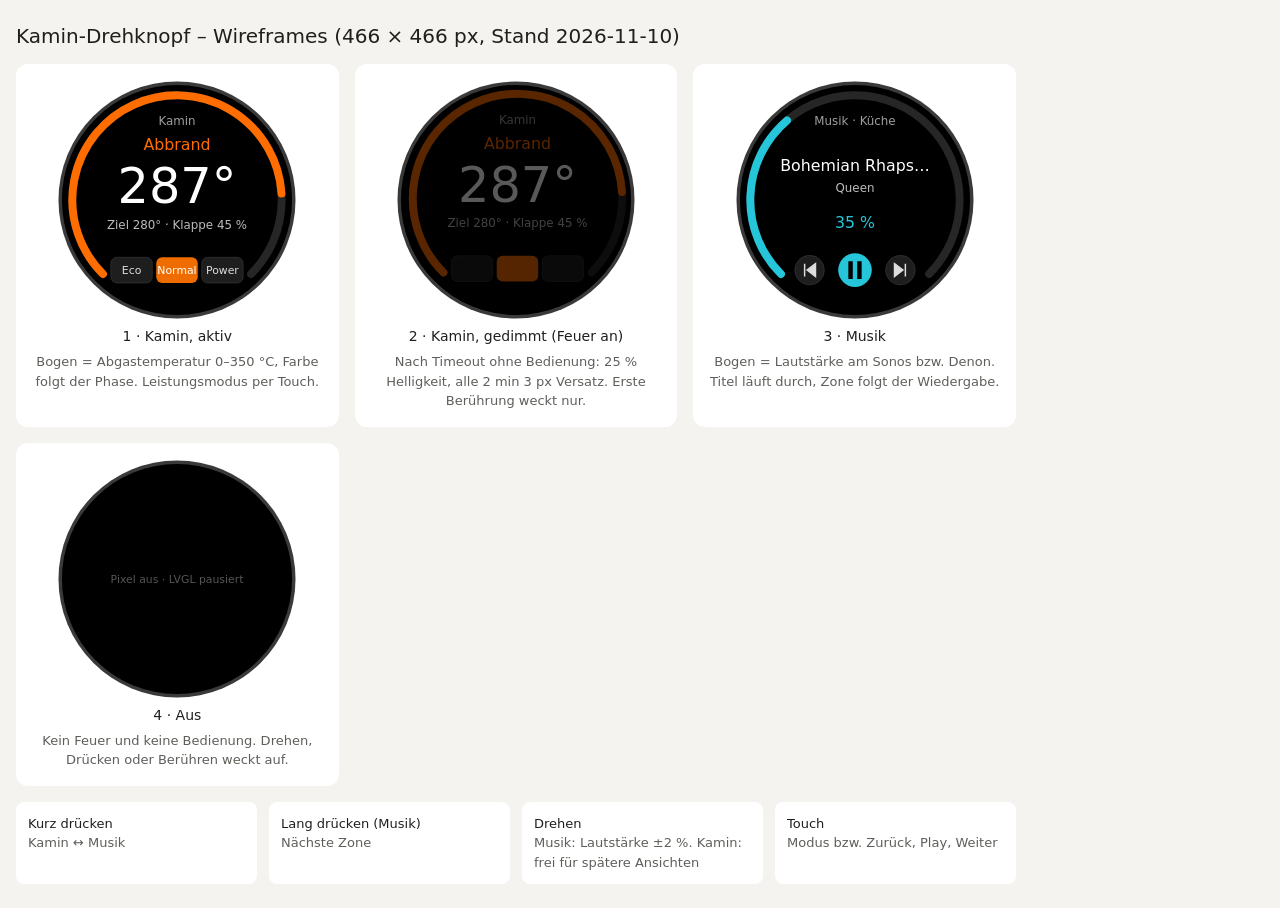
==== drehknopf/docs/wireframes.html @ 523da6b3 "Wanddisplay mit Drehknopf: ESPHome-Konfiguration, HA-Beispiele, Wireframes Rundes AMOLED mit Drehrin" ====
<!doctype html>
<html lang="de">
<head>
<meta charset="utf-8">
<meta name="viewport" content="width=device-width, initial-scale=1">
<title>Kamin-Drehknopf Wireframes</title>
<style>
:root{--bg:#f4f3ef;--card:#fff;--text:#1f1f1d;--muted:#5f5e5a}
@media (prefers-color-scheme:dark){:root{--bg:#1b1b1a;--card:#262624;--text:#eee;--muted:#b4b2a9}}
body{margin:0;padding:24px 16px;background:var(--bg);color:var(--text);font-family:system-ui,sans-serif}
h1{font-size:20px;font-weight:500;margin:0 0 16px}
.grid{display:grid;grid-template-columns:repeat(auto-fit,minmax(280px,1fr));gap:16px;max-width:1000px}
.cell{background:var(--card);border-radius:12px;padding:16px;display:flex;flex-direction:column;align-items:center;gap:8px}
.cell svg{width:240px;height:240px}
.cap{font-size:14px;font-weight:500;margin:0}
.sub{font-size:13px;color:var(--muted);margin:0;text-align:center;line-height:1.5}
.leg{display:grid;grid-template-columns:repeat(auto-fit,minmax(180px,1fr));gap:12px;max-width:1000px;margin-top:16px}
.leg div{background:var(--card);border-radius:8px;padding:12px;font-size:13px;color:var(--muted);line-height:1.5}
.leg b{display:block;font-weight:500;color:var(--text)}
</style>
</head>
<body>
<h1>Kamin-Drehknopf – Wireframes (466 × 466 px, Stand 2026-11-10)</h1>
<div class="grid">
<div class="cell">
<svg viewBox="0 0 486 486" role="img"><title>Kamin aktiv</title>
<circle cx="243" cy="243" r="240" fill="#3a3a3a"/><circle cx="243" cy="243" r="233" fill="#000"/>
<g transform="translate(10 10)">
<path class="arc" data-f="1" stroke="#262626"/><path class="arc" data-f="0.82" stroke="#FF6D00"/>
<text x="233" y="73" fill="#9E9E9E" font-size="24" text-anchor="middle" dominant-baseline="central">Kamin</text>
<text x="233" y="121" fill="#FF6D00" font-size="32" font-weight="500" text-anchor="middle" dominant-baseline="central">Abbrand</text>
<text x="233" y="205" fill="#fff" font-size="100" font-weight="500" text-anchor="middle" dominant-baseline="central">287°</text>
<text x="233" y="283" fill="#BDBDBD" font-size="24" text-anchor="middle" dominant-baseline="central">Ziel 280° · Klappe 45 %</text>
<rect x="99" y="349" width="84" height="52" rx="12" fill="#1E1E1E" stroke="#444"/><text x="141" y="375" fill="#ddd" font-size="22" text-anchor="middle" dominant-baseline="central">Eco</text>
<rect x="191" y="349" width="84" height="52" rx="12" fill="#EF6C00"/><text x="233" y="375" fill="#fff" font-size="22" text-anchor="middle" dominant-baseline="central">Normal</text>
<rect x="283" y="349" width="84" height="52" rx="12" fill="#1E1E1E" stroke="#444"/><text x="325" y="375" fill="#ddd" font-size="22" text-anchor="middle" dominant-baseline="central">Power</text>
</g></svg>
<p class="cap">1 · Kamin, aktiv</p>
<p class="sub">Bogen = Abgastemperatur 0–350 °C, Farbe folgt der Phase. Leistungsmodus per Touch.</p>
</div>
<div class="cell">
<svg viewBox="0 0 486 486" role="img"><title>Kamin gedimmt</title>
<circle cx="243" cy="243" r="240" fill="#3a3a3a"/><circle cx="243" cy="243" r="233" fill="#000"/>
<g transform="translate(13 7)" opacity="0.35">
<path class="arc" data-f="1" stroke="#262626"/><path class="arc" data-f="0.82" stroke="#FF6D00"/>
<text x="233" y="73" fill="#9E9E9E" font-size="24" text-anchor="middle" dominant-baseline="central">Kamin</text>
<text x="233" y="121" fill="#FF6D00" font-size="32" font-weight="500" text-anchor="middle" dominant-baseline="central">Abbrand</text>
<text x="233" y="205" fill="#fff" font-size="100" font-weight="500" text-anchor="middle" dominant-baseline="central">287°</text>
<text x="233" y="283" fill="#BDBDBD" font-size="24" text-anchor="middle" dominant-baseline="central">Ziel 280° · Klappe 45 %</text>
<rect x="99" y="349" width="84" height="52" rx="12" fill="#1E1E1E" stroke="#444"/><rect x="191" y="349" width="84" height="52" rx="12" fill="#EF6C00"/><rect x="283" y="349" width="84" height="52" rx="12" fill="#1E1E1E" stroke="#444"/>
</g></svg>
<p class="cap">2 · Kamin, gedimmt (Feuer an)</p>
<p class="sub">Nach Timeout ohne Bedienung: 25 % Helligkeit, alle 2 min 3 px Versatz. Erste Berührung weckt nur.</p>
</div>
<div class="cell">
<svg viewBox="0 0 486 486" role="img"><title>Musik</title>
<circle cx="243" cy="243" r="240" fill="#3a3a3a"/><circle cx="243" cy="243" r="233" fill="#000"/>
<g transform="translate(10 10)">
<path class="arc" data-f="1" stroke="#262626"/><path class="arc" data-f="0.35" stroke="#26C6DA"/>
<text x="233" y="73" fill="#9E9E9E" font-size="24" text-anchor="middle" dominant-baseline="central">Musik · Küche</text>
<text x="233" y="163" fill="#fff" font-size="32" font-weight="500" text-anchor="middle" dominant-baseline="central">Bohemian Rhaps…</text>
<text x="233" y="208" fill="#BDBDBD" font-size="24" text-anchor="middle" dominant-baseline="central">Queen</text>
<text x="233" y="278" fill="#26C6DA" font-size="32" font-weight="500" text-anchor="middle" dominant-baseline="central">35 %</text>
<circle cx="141" cy="375" r="30" fill="#1E1E1E" stroke="#444"/><path d="M131 362v26M153 362l-17 13 17 13z" stroke="#ddd" stroke-width="3" fill="#ddd"/>
<circle cx="233" cy="375" r="34" fill="#26C6DA"/><path d="M224 357v36M242 357v36" stroke="#000" stroke-width="9"/>
<circle cx="325" cy="375" r="30" fill="#1E1E1E" stroke="#444"/><path d="M335 362v26M313 362l17 13-17 13z" stroke="#ddd" stroke-width="3" fill="#ddd"/>
</g></svg>
<p class="cap">3 · Musik</p>
<p class="sub">Bogen = Lautstärke am Sonos bzw. Denon. Titel läuft durch, Zone folgt der Wiedergabe.</p>
</div>
<div class="cell">
<svg viewBox="0 0 486 486" role="img"><title>Aus</title>
<circle cx="243" cy="243" r="240" fill="#3a3a3a"/><circle cx="243" cy="243" r="233" fill="#000"/>
<text x="243" y="243" fill="#555" font-size="22" text-anchor="middle" dominant-baseline="central">Pixel aus · LVGL pausiert</text>
</svg>
<p class="cap">4 · Aus</p>
<p class="sub">Kein Feuer und keine Bedienung. Drehen, Drücken oder Berühren weckt auf.</p>
</div>
</div>
<div class="leg">
<div><b>Kurz drücken</b>Kamin ↔ Musik</div>
<div><b>Lang drücken (Musik)</b>Nächste Zone</div>
<div><b>Drehen</b>Musik: Lautstärke ±2 %. Kamin: frei für spätere Ansichten</div>
<div><b>Touch</b>Modus bzw. Zurück, Play, Weiter</div>
</div>
<script>
document.querySelectorAll('.arc').forEach(p=>{const f=+p.dataset.f,c=233,r=212,a0=135,a1=135+270*f,rad=d=>d*Math.PI/180,pt=d=>[c+r*Math.cos(rad(d)),c+r*Math.sin(rad(d))];const[s0,s1]=pt(a0),[e0,e1]=pt(a1);p.setAttribute('d',`M${s0} ${s1}A${r} ${r} 0 ${a1-a0>180?1:0} 1 ${e0} ${e1}`);p.setAttribute('fill','none');p.setAttribute('stroke-width','16');p.setAttribute('stroke-linecap','round')});
</script>
</body>
</html>
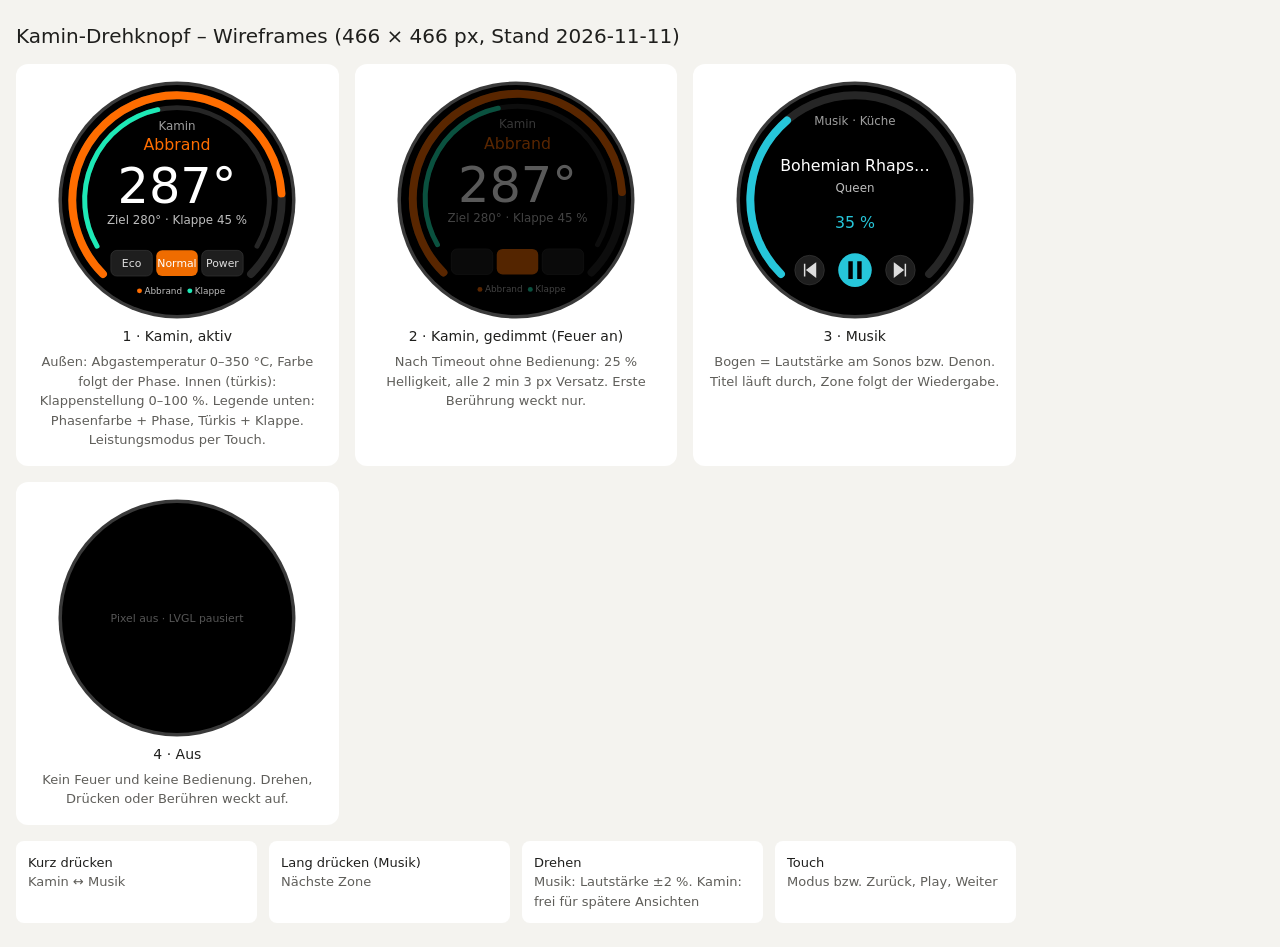
==== commit 4fabec4a: "Version 0.3.5: Kaltstart mit offener Klappe bis 220 °C, Türöffnen ändert den Startfall nicht; Drehkn" ====
--- a/drehknopf/docs/wireframes.html
+++ b/drehknopf/docs/wireframes.html
@@ -20,34 +20,38 @@
 </style>
 </head>
 <body>
-<h1>Kamin-Drehknopf – Wireframes (466 × 466 px, Stand 2026-11-10)</h1>
+<h1>Kamin-Drehknopf – Wireframes (466 × 466 px, Stand 2026-11-11)</h1>
 <div class="grid">
 <div class="cell">
 <svg viewBox="0 0 486 486" role="img"><title>Kamin aktiv</title>
 <circle cx="243" cy="243" r="240" fill="#3a3a3a"/><circle cx="243" cy="243" r="233" fill="#000"/>
 <g transform="translate(10 10)">
 <path class="arc" data-f="1" stroke="#262626"/><path class="arc" data-f="0.82" stroke="#FF6D00"/>
-<text x="233" y="73" fill="#9E9E9E" font-size="24" text-anchor="middle" dominant-baseline="central">Kamin</text>
+<path class="arc" data-r="187" data-w="10" data-a="150" data-s="240" data-f="1" stroke="#262626"/><path class="arc" data-r="187" data-w="10" data-a="150" data-s="240" data-f="0.45" stroke="#1DE9B6"/>
+<text x="233" y="83" fill="#9E9E9E" font-size="24" text-anchor="middle" dominant-baseline="central">Kamin</text>
 <text x="233" y="121" fill="#FF6D00" font-size="32" font-weight="500" text-anchor="middle" dominant-baseline="central">Abbrand</text>
 <text x="233" y="205" fill="#fff" font-size="100" font-weight="500" text-anchor="middle" dominant-baseline="central">287°</text>
-<text x="233" y="283" fill="#BDBDBD" font-size="24" text-anchor="middle" dominant-baseline="central">Ziel 280° · Klappe 45 %</text>
-<rect x="99" y="349" width="84" height="52" rx="12" fill="#1E1E1E" stroke="#444"/><text x="141" y="375" fill="#ddd" font-size="22" text-anchor="middle" dominant-baseline="central">Eco</text>
-<rect x="191" y="349" width="84" height="52" rx="12" fill="#EF6C00"/><text x="233" y="375" fill="#fff" font-size="22" text-anchor="middle" dominant-baseline="central">Normal</text>
-<rect x="283" y="349" width="84" height="52" rx="12" fill="#1E1E1E" stroke="#444"/><text x="325" y="375" fill="#ddd" font-size="22" text-anchor="middle" dominant-baseline="central">Power</text>
+<text x="233" y="273" fill="#BDBDBD" font-size="24" text-anchor="middle" dominant-baseline="central">Ziel 280° · Klappe 45 %</text>
+<rect x="99" y="335" width="84" height="52" rx="12" fill="#1E1E1E" stroke="#444"/><text x="141" y="361" fill="#ddd" font-size="22" text-anchor="middle" dominant-baseline="central">Eco</text>
+<rect x="191" y="335" width="84" height="52" rx="12" fill="#EF6C00"/><text x="233" y="361" fill="#fff" font-size="22" text-anchor="middle" dominant-baseline="central">Normal</text>
+<rect x="283" y="335" width="84" height="52" rx="12" fill="#1E1E1E" stroke="#444"/><text x="325" y="361" fill="#ddd" font-size="22" text-anchor="middle" dominant-baseline="central">Power</text>
+<circle cx="157" cy="417" r="5" fill="#FF6D00"/><text x="167" y="417" fill="#BDBDBD" font-size="18" dominant-baseline="central">Abbrand</text><circle cx="259" cy="417" r="5" fill="#1DE9B6"/><text x="269" y="417" fill="#BDBDBD" font-size="18" dominant-baseline="central">Klappe</text>
 </g></svg>
 <p class="cap">1 · Kamin, aktiv</p>
-<p class="sub">Bogen = Abgastemperatur 0–350 °C, Farbe folgt der Phase. Leistungsmodus per Touch.</p>
+<p class="sub">Außen: Abgastemperatur 0–350 °C, Farbe folgt der Phase. Innen (türkis): Klappenstellung 0–100 %. Legende unten: Phasenfarbe + Phase, Türkis + Klappe. Leistungsmodus per Touch.</p>
 </div>
 <div class="cell">
 <svg viewBox="0 0 486 486" role="img"><title>Kamin gedimmt</title>
 <circle cx="243" cy="243" r="240" fill="#3a3a3a"/><circle cx="243" cy="243" r="233" fill="#000"/>
 <g transform="translate(13 7)" opacity="0.35">
 <path class="arc" data-f="1" stroke="#262626"/><path class="arc" data-f="0.82" stroke="#FF6D00"/>
-<text x="233" y="73" fill="#9E9E9E" font-size="24" text-anchor="middle" dominant-baseline="central">Kamin</text>
+<path class="arc" data-r="187" data-w="10" data-a="150" data-s="240" data-f="1" stroke="#262626"/><path class="arc" data-r="187" data-w="10" data-a="150" data-s="240" data-f="0.45" stroke="#1DE9B6"/>
+<text x="233" y="83" fill="#9E9E9E" font-size="24" text-anchor="middle" dominant-baseline="central">Kamin</text>
 <text x="233" y="121" fill="#FF6D00" font-size="32" font-weight="500" text-anchor="middle" dominant-baseline="central">Abbrand</text>
 <text x="233" y="205" fill="#fff" font-size="100" font-weight="500" text-anchor="middle" dominant-baseline="central">287°</text>
-<text x="233" y="283" fill="#BDBDBD" font-size="24" text-anchor="middle" dominant-baseline="central">Ziel 280° · Klappe 45 %</text>
-<rect x="99" y="349" width="84" height="52" rx="12" fill="#1E1E1E" stroke="#444"/><rect x="191" y="349" width="84" height="52" rx="12" fill="#EF6C00"/><rect x="283" y="349" width="84" height="52" rx="12" fill="#1E1E1E" stroke="#444"/>
+<text x="233" y="273" fill="#BDBDBD" font-size="24" text-anchor="middle" dominant-baseline="central">Ziel 280° · Klappe 45 %</text>
+<rect x="99" y="335" width="84" height="52" rx="12" fill="#1E1E1E" stroke="#444"/><rect x="191" y="335" width="84" height="52" rx="12" fill="#EF6C00"/><rect x="283" y="335" width="84" height="52" rx="12" fill="#1E1E1E" stroke="#444"/>
+<circle cx="157" cy="417" r="5" fill="#FF6D00"/><text x="167" y="417" fill="#BDBDBD" font-size="18" dominant-baseline="central">Abbrand</text><circle cx="259" cy="417" r="5" fill="#1DE9B6"/><text x="269" y="417" fill="#BDBDBD" font-size="18" dominant-baseline="central">Klappe</text>
 </g></svg>
 <p class="cap">2 · Kamin, gedimmt (Feuer an)</p>
 <p class="sub">Nach Timeout ohne Bedienung: 25 % Helligkeit, alle 2 min 3 px Versatz. Erste Berührung weckt nur.</p>
@@ -84,7 +88,7 @@
 <div><b>Touch</b>Modus bzw. Zurück, Play, Weiter</div>
 </div>
 <script>
-document.querySelectorAll('.arc').forEach(p=>{const f=+p.dataset.f,c=233,r=212,a0=135,a1=135+270*f,rad=d=>d*Math.PI/180,pt=d=>[c+r*Math.cos(rad(d)),c+r*Math.sin(rad(d))];const[s0,s1]=pt(a0),[e0,e1]=pt(a1);p.setAttribute('d',`M${s0} ${s1}A${r} ${r} 0 ${a1-a0>180?1:0} 1 ${e0} ${e1}`);p.setAttribute('fill','none');p.setAttribute('stroke-width','16');p.setAttribute('stroke-linecap','round')});
+document.querySelectorAll('.arc').forEach(p=>{const f=+p.dataset.f,c=233,r=+(p.dataset.r||212),a0=+(p.dataset.a||135),a1=a0+(+(p.dataset.s||270))*f,rad=d=>d*Math.PI/180,pt=d=>[c+r*Math.cos(rad(d)),c+r*Math.sin(rad(d))];const[s0,s1]=pt(a0),[e0,e1]=pt(a1);p.setAttribute('d',`M${s0} ${s1}A${r} ${r} 0 ${a1-a0>180?1:0} 1 ${e0} ${e1}`);p.setAttribute('fill','none');p.setAttribute('stroke-width',p.dataset.w||'16');p.setAttribute('stroke-linecap','round')});
 </script>
 </body>
 </html>
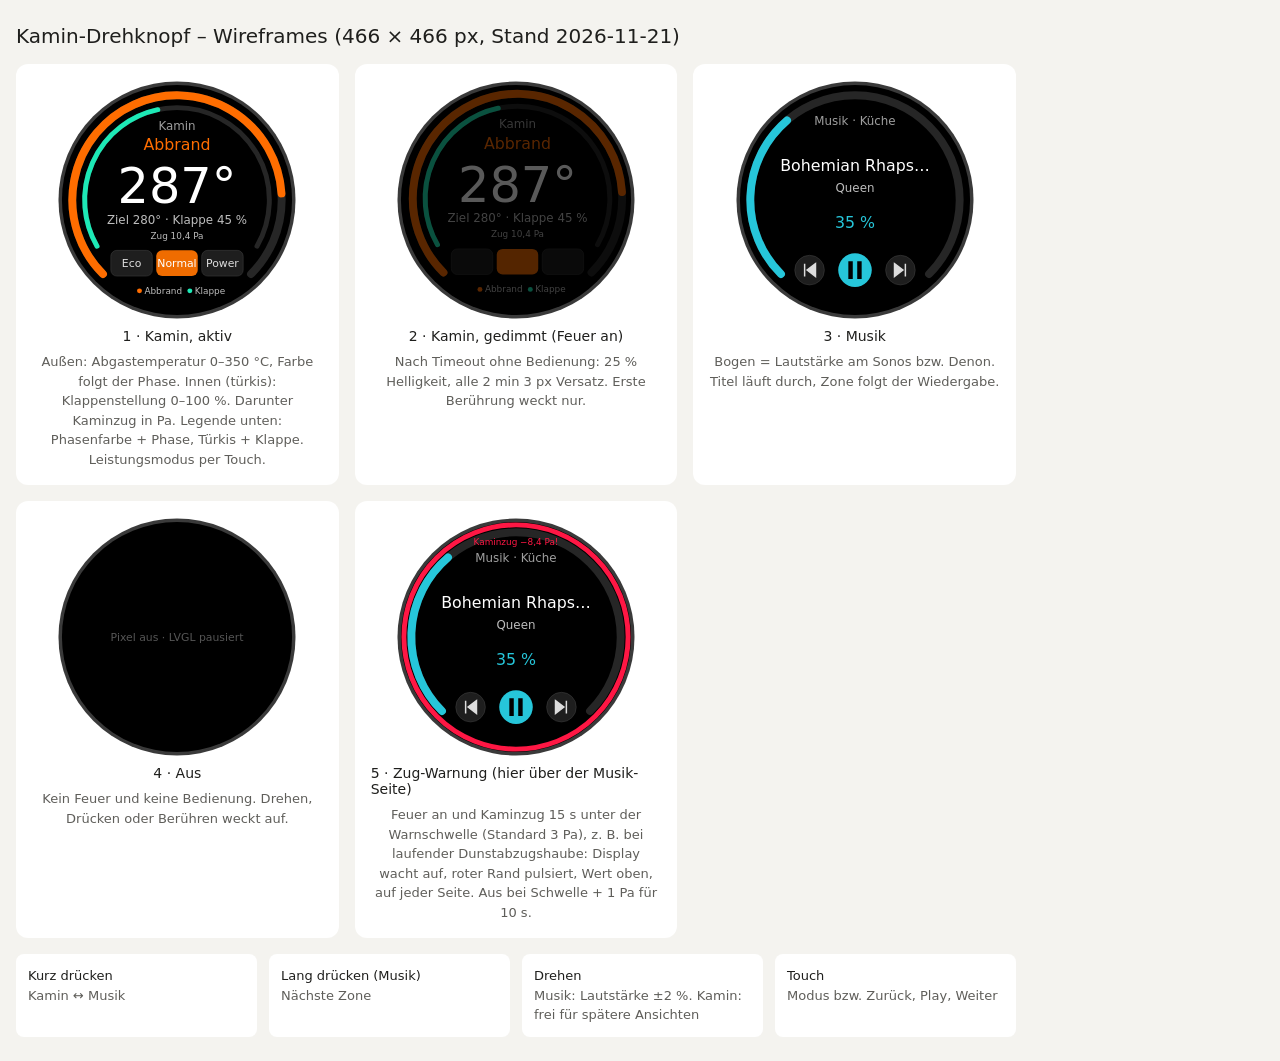
==== commit afe76eae: "Wanddisplay: Kaminzug-Anzeige und Zug-Warnung Die Kamin-Seite zeigt den Kaminzug in Pa. Brennt das F" ====
--- a/drehknopf/docs/wireframes.html
+++ b/drehknopf/docs/wireframes.html
@@ -20,7 +20,7 @@
 </style>
 </head>
 <body>
-<h1>Kamin-Drehknopf – Wireframes (466 × 466 px, Stand 2026-11-11)</h1>
+<h1>Kamin-Drehknopf – Wireframes (466 × 466 px, Stand 2026-11-21)</h1>
 <div class="grid">
 <div class="cell">
 <svg viewBox="0 0 486 486" role="img"><title>Kamin aktiv</title>
@@ -32,13 +32,14 @@
 <text x="233" y="121" fill="#FF6D00" font-size="32" font-weight="500" text-anchor="middle" dominant-baseline="central">Abbrand</text>
 <text x="233" y="205" fill="#fff" font-size="100" font-weight="500" text-anchor="middle" dominant-baseline="central">287°</text>
 <text x="233" y="273" fill="#BDBDBD" font-size="24" text-anchor="middle" dominant-baseline="central">Ziel 280° · Klappe 45 %</text>
+<text x="233" y="305" fill="#BDBDBD" font-size="18" text-anchor="middle" dominant-baseline="central">Zug 10,4 Pa</text>
 <rect x="99" y="335" width="84" height="52" rx="12" fill="#1E1E1E" stroke="#444"/><text x="141" y="361" fill="#ddd" font-size="22" text-anchor="middle" dominant-baseline="central">Eco</text>
 <rect x="191" y="335" width="84" height="52" rx="12" fill="#EF6C00"/><text x="233" y="361" fill="#fff" font-size="22" text-anchor="middle" dominant-baseline="central">Normal</text>
 <rect x="283" y="335" width="84" height="52" rx="12" fill="#1E1E1E" stroke="#444"/><text x="325" y="361" fill="#ddd" font-size="22" text-anchor="middle" dominant-baseline="central">Power</text>
 <circle cx="157" cy="417" r="5" fill="#FF6D00"/><text x="167" y="417" fill="#BDBDBD" font-size="18" dominant-baseline="central">Abbrand</text><circle cx="259" cy="417" r="5" fill="#1DE9B6"/><text x="269" y="417" fill="#BDBDBD" font-size="18" dominant-baseline="central">Klappe</text>
 </g></svg>
 <p class="cap">1 · Kamin, aktiv</p>
-<p class="sub">Außen: Abgastemperatur 0–350 °C, Farbe folgt der Phase. Innen (türkis): Klappenstellung 0–100 %. Legende unten: Phasenfarbe + Phase, Türkis + Klappe. Leistungsmodus per Touch.</p>
+<p class="sub">Außen: Abgastemperatur 0–350 °C, Farbe folgt der Phase. Innen (türkis): Klappenstellung 0–100 %. Darunter Kaminzug in Pa. Legende unten: Phasenfarbe + Phase, Türkis + Klappe. Leistungsmodus per Touch.</p>
 </div>
 <div class="cell">
 <svg viewBox="0 0 486 486" role="img"><title>Kamin gedimmt</title>
@@ -50,6 +51,7 @@
 <text x="233" y="121" fill="#FF6D00" font-size="32" font-weight="500" text-anchor="middle" dominant-baseline="central">Abbrand</text>
 <text x="233" y="205" fill="#fff" font-size="100" font-weight="500" text-anchor="middle" dominant-baseline="central">287°</text>
 <text x="233" y="273" fill="#BDBDBD" font-size="24" text-anchor="middle" dominant-baseline="central">Ziel 280° · Klappe 45 %</text>
+<text x="233" y="305" fill="#BDBDBD" font-size="18" text-anchor="middle" dominant-baseline="central">Zug 10,4 Pa</text>
 <rect x="99" y="335" width="84" height="52" rx="12" fill="#1E1E1E" stroke="#444"/><rect x="191" y="335" width="84" height="52" rx="12" fill="#EF6C00"/><rect x="283" y="335" width="84" height="52" rx="12" fill="#1E1E1E" stroke="#444"/>
 <circle cx="157" cy="417" r="5" fill="#FF6D00"/><text x="167" y="417" fill="#BDBDBD" font-size="18" dominant-baseline="central">Abbrand</text><circle cx="259" cy="417" r="5" fill="#1DE9B6"/><text x="269" y="417" fill="#BDBDBD" font-size="18" dominant-baseline="central">Klappe</text>
 </g></svg>
@@ -80,6 +82,24 @@
 <p class="cap">4 · Aus</p>
 <p class="sub">Kein Feuer und keine Bedienung. Drehen, Drücken oder Berühren weckt auf.</p>
 </div>
+<div class="cell">
+<svg viewBox="0 0 486 486" role="img"><title>Zug-Warnung</title>
+<circle cx="243" cy="243" r="240" fill="#3a3a3a"/><circle cx="243" cy="243" r="233" fill="#000"/>
+<g transform="translate(10 10)">
+<path class="arc" data-f="1" stroke="#262626"/><path class="arc" data-f="0.35" stroke="#26C6DA"/>
+<circle cx="233" cy="233" r="227" fill="none" stroke="#FF1744" stroke-width="10"/>
+<text x="233" y="41" fill="#FF1744" font-size="18" font-weight="500" text-anchor="middle" dominant-baseline="central">Kaminzug −8,4 Pa!</text>
+<text x="233" y="73" fill="#9E9E9E" font-size="24" text-anchor="middle" dominant-baseline="central">Musik · Küche</text>
+<text x="233" y="163" fill="#fff" font-size="32" font-weight="500" text-anchor="middle" dominant-baseline="central">Bohemian Rhaps…</text>
+<text x="233" y="208" fill="#BDBDBD" font-size="24" text-anchor="middle" dominant-baseline="central">Queen</text>
+<text x="233" y="278" fill="#26C6DA" font-size="32" font-weight="500" text-anchor="middle" dominant-baseline="central">35 %</text>
+<circle cx="141" cy="375" r="30" fill="#1E1E1E" stroke="#444"/><path d="M131 362v26M153 362l-17 13 17 13z" stroke="#ddd" stroke-width="3" fill="#ddd"/>
+<circle cx="233" cy="375" r="34" fill="#26C6DA"/><path d="M224 357v36M242 357v36" stroke="#000" stroke-width="9"/>
+<circle cx="325" cy="375" r="30" fill="#1E1E1E" stroke="#444"/><path d="M335 362v26M313 362l17 13-17 13z" stroke="#ddd" stroke-width="3" fill="#ddd"/>
+</g></svg>
+<p class="cap">5 · Zug-Warnung (hier über der Musik-Seite)</p>
+<p class="sub">Feuer an und Kaminzug 15 s unter der Warnschwelle (Standard 3 Pa), z. B. bei laufender Dunstabzugshaube: Display wacht auf, roter Rand pulsiert, Wert oben, auf jeder Seite. Aus bei Schwelle + 1 Pa für 10 s.</p>
+</div>
 </div>
 <div class="leg">
 <div><b>Kurz drücken</b>Kamin ↔ Musik</div>
